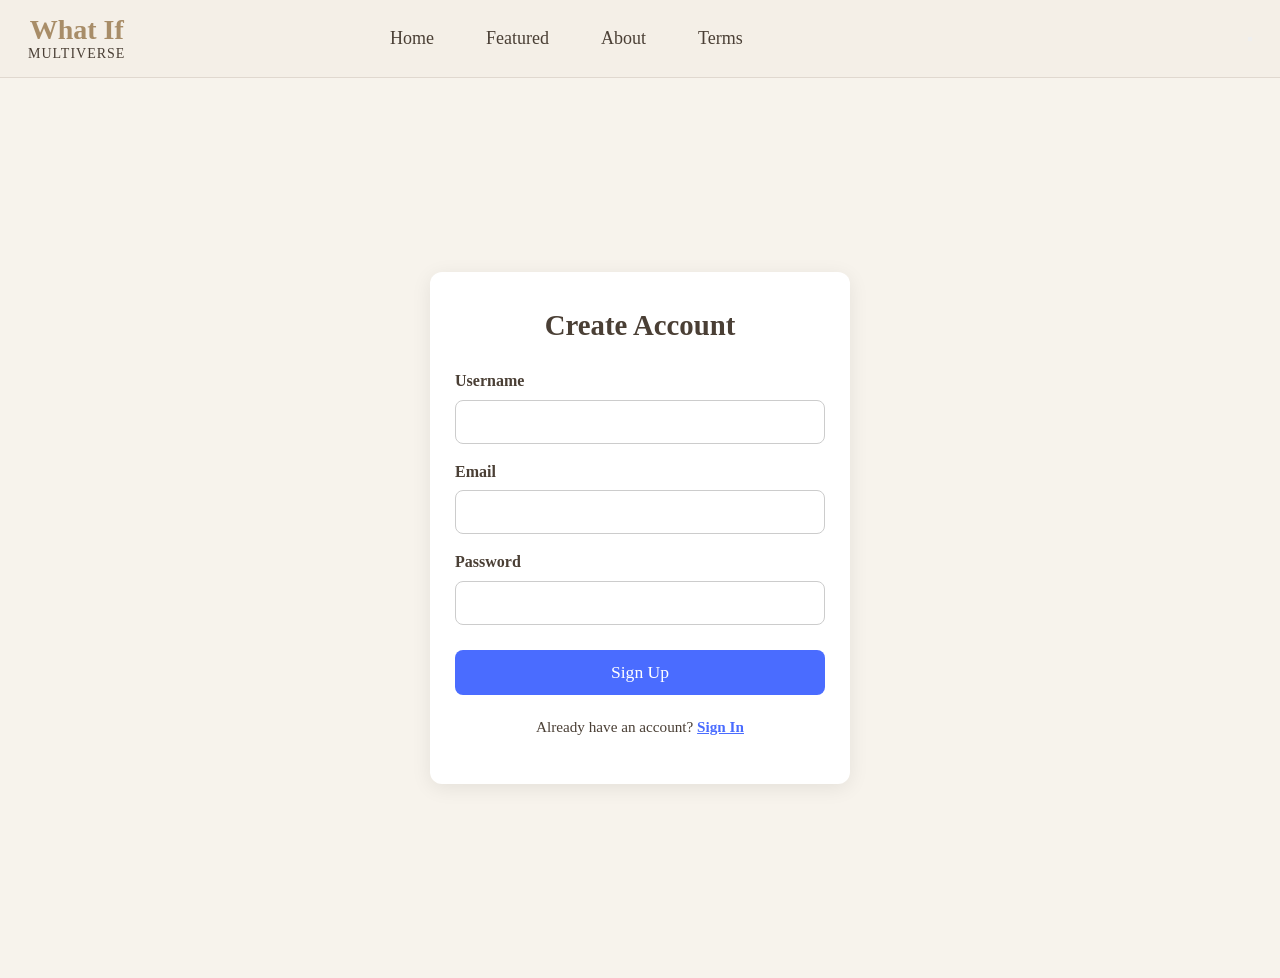
==== signup.html @ 5d896dd0 "Add files via upload" ====
<!DOCTYPE html>
<html lang="en">
<head>
  <meta charset="UTF-8">
  <meta name="viewport" content="width=device-width, initial-scale=1.0">
  <title>Sign Up</title>
  <link rel="stylesheet" href="style.css">
  <link rel="stylesheet" href="mobile.css">
</head>

<body>

  <!-- Navbar -->
  <header>
    <nav class="navbar">
  <div class="nav-left">
    <a href="index.html" class="logo">
      <span class="logo-main">What If</span>
      <span class="logo-sub">multiverse</span>
    </a>
  </div>

  <!-- DESKTOP NAV -->
  <div class="nav-center desktop-nav">
    <a href="index.html#hero">Home</a>
    <a href="index.html#featured">Featured</a>
    <a href="index.html#about">About</a>
    <a href="terms.html">Terms</a>
  </div>

  <!-- DESKTOP AUTH -->
  <div class="nav-right" id="nav-auth"></div>

  <!-- HAMBURGER BUTTON (ALONE) -->
  <button id="hamburgerBtn" class="hamburger">
    <span></span>
    <span></span>
    <span></span>
  </button>

  <!-- MOBILE MENU DRAWER (SEPARATE ELEMENT) -->
  <div class="mobile-menu" id="mobileMenu">
    <button id="closeMenu" class="close-btn">✕</button>

    <div class="mobile-links">
      <a href="index.html#hero">Home</a>
      <a href="index.html#featured">Featured</a>
      <a href="index.html#about">About</a>
      <a href="terms.html">Terms</a>
    </div>

    <div class="mobile-auth" id="nav-auth-mobile"></div>
  </div>
</nav>
  </header>

  <!-- Sign Up Form -->
  <section class="auth-section">
    <div class="auth-box">
      <h2>Create Account</h2>

      <form id="signupForm">
  <label>Username</label>
  <input type="text" id="username" required>

  <label>Email</label>
  <input type="email" id="email" required>

  <label>Password</label>
  <input type="password" id="password" required>

  <button type="submit" class="auth-btn">Sign Up</button>
</form>

      <p class="auth-switch">
        Already have an account?
        <a href="signin.html">Sign In</a>
      </p>

      <p id="authMessage" class="auth-message"></p>
    </div>
  </section>

  <!-- Scripts -->
  <script type="module" src="js/navbar.js"></script>
  <script type="module" src="js/signup.js"></script>

</body>
</html>
---- style.css ----
/* GLOBAL RESET */
* {
    margin: 0;
    padding: 0;
    box-sizing: border-box;
    font-family: "Georgia", serif;
}

body {
    background: #f7f3ec;
    color: #4a3f35;
    line-height: 1.6;
}

html {
  scroll-behavior: smooth;
}

/* NAVBAR */
.navbar {
  display: flex;
  justify-content: space-between;
  align-items: center;
  padding: 16px 28px;
  background: #f4efe7;
  border-bottom: 1px solid #e0d8cf;
  font-family: "Georgia", serif;
  position: sticky;
  top: 0;
  z-index: 100;
}

.logo {
  display: flex;
  flex-direction: column;
  line-height: 1;
  text-decoration: none;
  align-items: center;
}

.logo-main {
  font-size: 28px;
  font-weight: bold;
  color: #a88d68; /* deep red */
  font-family: "Georgia", serif;
}

.logo-sub {
  font-size: 14px;
  color: #4a3f35;
  margin-top: 3px;
  letter-spacing: 1px;
  text-transform: uppercase;
  font-family: "Georgia", serif;
}

.mobile-menu{
  display: none;
}

.nav-right a {
  margin-left: 20px;
  text-decoration: none;
  color: #4a3f35;
  font-size: 18px;
  padding: 8px 14px;
  border-radius: 6px;
  transition: background 0.2s ease;
}

.nav-center a {
  margin: 0 14px;
  text-decoration: none;
  color: #4a3f35;
  font-size: 18px;
  padding: 6px 10px;
  border-radius: 6px;
  transition: background 0.2s ease;
}

.nav-center a:hover {
  background: #e8dfd6;
}

.nav-right a:hover {
  background: #e8dfd6;
}

.nav-btn {
  background: #b89f7a;
  color: white !important;
  padding: 8px 16px;
  border-radius: 6px;
}

.nav-button:hover {
  background: #a88d68;
}

/* HERO SECTION */
.hero {
    background: url('https://images.unsplash.com/photo-1519681393784-d120267933ba?auto=format&fit=crop&w=1600&q=80')
        center/cover no-repeat;
    height: 70vh;
    display: flex;
    align-items: center;
    justify-content: center;
    text-align: center;
    padding: 2rem;
    position: relative;
}

.hero::after {
    content: "";
    position: absolute;
    inset: 0;
    background: rgba(255, 248, 240, 0.75);
}

.hero-content {
    position: relative;
    z-index: 2;
}

.hero h1 {
    font-size: 4rem;
    font-weight: bold;
    color: #3b2f2f;
}

.tagline {
    font-size: 1.5rem;
    margin-top: 0.5rem;
    color: #6b5646;
}

.cta {
    display: inline-block;
    margin-top: 1.5rem;
    padding: 0.8rem 2rem;
    background: #d8c3a5;
    color: #3b2f2f;
    text-decoration: none;
    border-radius: 6px;
    font-size: 1.2rem;
    transition: 0.3s;
}

.cta:hover {
    background: #c1a98b;
}

/* FEATURED STORIES */
.featured {
    padding: 3rem 2rem;
    text-align: center;
}

.featured h2 {
    font-size: 2.2rem;
    margin-bottom: 2rem;
}

/* VIEW TOGGLE */
.view-toggle {
    margin-bottom: 1.5rem;
}

.view-toggle button {
    padding: 0.6rem 1.2rem;
    margin: 0 0.3rem;
    border: none;
    background: #e8dcc7;
    color: #4a3f35;
    border-radius: 6px;
    cursor: pointer;
    transition: 0.3s;
    font-family: Georgia, serif;
}

.view-toggle button.active {
    background: #d8c3a5;
    font-weight: bold;
}

/* GRID BASE */
.story-grid {
    display: flex;
    justify-content: center;
    gap: 2rem;
    flex-wrap: wrap;
}

/* BASE STORY CARD */

.story-card {
    width: 260px;
    height: 480px;
    display: flex;
    flex-direction: column;
    justify-content: flex-start;
    background: #fffaf3;
    padding: 1.2rem;
    border-radius: 12px;
    box-shadow: 0 4px 10px rgba(120, 100, 80, 0.15);
    opacity: 0;
    transform: translateY(20px);
    transition:
        transform 0.4s ease,
        box-shadow 0.4s ease,
        background 0.4s ease,
        opacity 0.6s ease;
    position: relative;
}

/* HOVER EFFECT */
.story-card:hover {
    transform: translateY(-10px) scale(1.03);
    background: #fff5e8;
    box-shadow: 0 12px 24px rgba(120, 100, 80, 0.25);
}

.story-card:hover::after {
    content: "";
    position: absolute;
    inset: 0;
    border-radius: 12px;
    box-shadow: inset -6px 0 12px rgba(0,0,0,0.08);
    pointer-events: none;
}

/* BASE COVER (NO HEIGHT HERE!) */
.cover {
    width: 100%;
    background: #e8dcc7;
    background-size: contain; 
    background-position: center;
    background-repeat: no-repeat;
    border-radius: 8px;
    margin-bottom: 1rem;
    box-shadow: inset 0 0 8px rgba(0,0,0,0.1);
    flex-shrink: 0;
}

/* THUMBNAIL MODE */
.thumbnail .story-card {
    width: 260px;
    height: 480px;
}

.thumbnail .cover {
    height: 340px;
}

/* FIXED TEXT HEIGHTS */
.thumbnail .story-card h3 {
    height: 72px; /* was 48px */
    overflow: hidden;
}

.thumbnail .story-card p {
    position: relative;
    height: 80px; /* adjust for how many lines you want */
    overflow: hidden;
}

.thumbnail .story-card p::after {
    content: "";
    position: absolute;
    bottom: 0;
    left: 0;
    right: 0;
    height: 25px;
    background: linear-gradient(to bottom, transparent, #fffaf3);
}




/* LIST MODE */
.story-grid.list {
    display: block;
}

.story-grid.list .story-card {
    width: 100%;
    max-width: 800px;
    height: auto;
    flex-direction: row;
    align-items: center;
    padding: 1rem;
    margin: 1rem auto;
}

.story-grid.list .cover {
    width: 140px;
    height: 200px;
    margin-right: 1.5rem;
}

.story-grid.list h3 {
    margin: 0;
}

.story-grid.list p {
    margin: 0.5rem 0;
}

/* form section for story submission */
.story-create {
  max-width: 600px;
  margin: 40px auto;
  padding: 30px;
  background: #faf7f2;
  border: 1px solid #e2dcd2;
  border-radius: 12px;
  box-shadow: 0 4px 12px rgba(0,0,0,0.08);
  font-family: "Georgia", serif;
}

.story-create h2 {
  margin-bottom: 20px;
  font-size: 28px;
  color: #4a3f35;
  text-align: center;
}

.story-create label {
  display: block;
  margin-top: 15px;
  margin-bottom: 6px;
  font-weight: bold;
  color: #5a4c42;
}

.story-create input,
.story-create textarea {
  width: 100%;
  padding: 12px;
  border: 1px solid #d6cfc7;
  border-radius: 8px;
  background: #fffdf9;
  font-size: 16px;
  font-family: "Georgia", serif;
  transition: border 0.2s ease;
}

.story-create input:focus,
.story-create textarea:focus {
  border-color: #b89f7a;
  outline: none;
}

.story-create textarea {
  min-height: 120px;
  resize: vertical;
}

.story-create button {
  margin-top: 20px;
  width: 100%;
  padding: 14px;
  background: #b89f7a;
  color: white;
  border: none;
  border-radius: 8px;
  font-size: 18px;
  cursor: pointer;
  transition: background 0.2s ease;
}

.story-create button:hover {
  background: #a88d68;
}

#status {
  margin-top: 15px;
  font-size: 16px;
  text-align: center;
  color: #4a3f35;
}


/* FOOTER */
footer {
    text-align: center;
    padding: 1.5rem;
    background: #efe6d9;
    margin-top: 3rem;
    font-size: 0.9rem;
}

/* createChapter.html */
.chapter-form {
  max-width: 700px;
  margin: 40px auto;
  padding: 20px;
  background: #faf7f2;
  border-radius: 12px;
  border: 1px solid #e2dcd2;
}

.chapter-form input,
.chapter-form textarea {
  width: 100%;
  margin-bottom: 15px;
  padding: 12px;
  font-size: 16px;
  border: 1px solid #d6cfc4;
  border-radius: 8px;
}

.chapter-form button {
  padding: 12px 20px;
  background: #4a3f35;
  color: white;
  border: none;
  border-radius: 8px;
  cursor: pointer;
}

.button {
  display: inline-block;
  padding: 12px 20px;
  background: #4a6cff;
  color: white;
  text-decoration: none;
  border-radius: 6px;
  font-weight: bold;
  cursor: pointer;
  margin-top: 20px;
}

.button:hover {
  background: #3a56d4;
}

/* story reader */
.chapter-link {
  font-size: 18px;
  color: #4a3f35;
  text-decoration: none;
}

.chapter-link:hover {
  text-decoration: underline;
}
/* --- Story Layout --- */
.story-view {
  max-width: 900px;
  margin: 40px auto;
  padding: 20px;
  color: #3a2f2a;
  font-family: "Georgia", serif;
}

/* --- Header with cover + text --- */
.story-header {
  display: flex;
  gap: 25px;
  margin-bottom: 30px;
}

.story-cover {
  width: 200px;
  height: auto;
  object-fit: cover;
  border-radius: 10px;
  box-shadow: 0 4px 12px rgba(0,0,0,0.15);
}

/* --- Title + description --- */
.story-view h1 {
  font-size: 36px;
  margin: 0 0 10px 0;
}

.story-view p {
  font-size: 18px;
  line-height: 1.6;
  margin-bottom: 20px;
}

/* --- Add Chapter button --- */
.button {
  display: inline-block;
  padding: 10px 18px;
  background: #b89f7a;
  color: white;
  text-decoration: none;
  border-radius: 6px;
  font-weight: bold;
}

.button:hover {
  background: #a88d68;
}

/* --- Chapter list (simple text links) --- */
.chapter-title {
  margin-top: 40px;
  font-size: 28px;
}

.chapter-list a {
  display: block;
  padding: 6px 0;
  font-size: 18px;
  color: #4a3f35;
  text-decoration: none;
}

.chapter-list a:hover {
  text-decoration: underline;
}
.chapter-view {
  max-width: 800px;
  margin: 40px auto;
  padding: 20px;
  font-family: "Georgia", serif;
  color: #3a2f2a;
}

.chapter-view h1 {
  font-size: 32px;
  margin-bottom: 20px;
}

.chapter-view p {
  font-size: 18px;
  line-height: 1.6;
  white-space: pre-wrap;
}

.back-link {
  display: inline-block;
  background: #b89f7a;
  color: white;
  padding: 8px 16px;
  border-radius: 6px;
  text-decoration: none;
  font-size: 16px;
  margin-bottom: 15px;
  transition: background 0.2s ease;
}

.back-link:hover {
  background: #a88d68;
}

.chapter-form textarea {
  width: 100%;
  height: 300px;        /* Increase height */
  padding: 15px;
  font-size: 18px;
  line-height: 1.6;
  border-radius: 8px;
  border: 1px solid #c8b79e;
  background: #faf7f2;
  resize: vertical;     /* Allow user to stretch it */
  box-sizing: border-box;
}
/* ============================
   LIST VIEW — CLEAN + MODERN
   ============================ */

.story-grid.list {
  display: flex;
  flex-direction: column;
  gap: 1.2rem;
  width: 100%;
  padding: 0 1rem;
}

/* List mode card */
.story-grid.list .story-card {
  display: flex;
  flex-direction: row;
  align-items: flex-start;
  gap: 1.2rem;

  padding: 1rem;
  border-radius: 10px;
  background: #fffaf3;
  box-shadow: 0 2px 6px rgba(0,0,0,0.08);

  width: 100%;
  max-width: 900px;
  margin: 0 auto;

  transition: transform .2s ease, box-shadow .2s ease;
  height: auto; /* override thumbnail height */
}

/* Hover polish */
.story-grid.list .story-card:hover {
  transform: translateY(-3px);
  box-shadow: 0 4px 12px rgba(0,0,0,0.12);
}

/* Cover image (list mode uses .story-cover, not .cover) */
.story-grid.list .story-cover {
  width: 120px;
  height: 160px;
  object-fit: cover;
  border-radius: 8px;
  flex-shrink: 0;
}

/* Text block wrapper */
.story-grid.list .story-card-text {
  flex: 1;
  display: flex;
  flex-direction: column;
}

/* Title */
.story-grid.list .story-title {
  margin: 0;
  font-size: 1.3rem;
  font-weight: 700;
  color: #4a3f35;
}

/* Description */
.story-grid.list .story-desc {
  margin-top: .4rem;
  color: #555;
  line-height: 1.4;

  /* Clamp to 2 lines */
  line-clamp: 2;              /* standard (not supported yet) */
  display: -webkit-box;
  -webkit-line-clamp: 2;      /* actual working version */
  -webkit-box-orient: vertical;

  overflow: hidden;
  text-overflow: ellipsis;
}

.branch-list {
  margin: 30px 0;
  padding: 15px;
  background: #faf7f2;
  border: 1px solid #d8c7ad;
  border-radius: 8px;
}

.branch-list h3 {
  margin-top: 0;
  color: #4a3f35;
}

.branch-list ul {
  max-height: 200px;   /* shows ~4 items */
  overflow-y: auto;
  padding-right: 6px;  /* avoids scrollbar overlap */
}


.branch-list li {
  margin: 6px 0;
}

.branch-list a {
  color: #6b4f2a;
  text-decoration: none;
}

.branch-list a:hover {
  text-decoration: underline;
}

.no-branches {
  color: #7a6a58;
  font-style: italic;
}

.about-section {
  max-width: 800px;
  margin: 60px auto;
  padding: 40px;
  background: #faf7f2;
  border: 1px solid #e2dcd2;
  border-radius: 12px;
  box-shadow: 0 4px 12px rgba(0,0,0,0.08);
  font-family: "Georgia", serif;
}

.about-section h2 {
  font-size: 28px;
  color: #4a3f35;
  margin-bottom: 15px;
}

.about-section p {
  margin-bottom: 16px;
  color: #5a4c42;
  line-height: 1.6;
}

.section-divider {
  margin: 30px 0;
  border: none;
  border-top: 1px solid #d6cfc7;
}

.terms-list {
  margin-top: 10px;
  padding-left: 20px;
  color: #4a3f35;
  line-height: 1.6;
}

.terms-list li {
  margin-bottom: 8px;
}
/* chapter styling */
.chapter-nav {
  display: flex;
  justify-content: space-between;
  margin-top: 25px;
}
#chapterContent {
  position: relative;
  z-index: 1;
  margin-bottom: 60px; /* pushes content above nav */
}

.chapter-nav {
  position: relative;
  z-index: 10; /* ensures nav sits ABOVE content */
}
#chapterContent {
  margin-bottom: 80px; /* pushes content up */
  position: relative;
  z-index: 1;
}

.chapter-nav {
  position: relative;
  z-index: 10; /* ensures nav is above content */
}

.view-count {
  font-size: 14px;
  color: #777;
  margin-bottom: 20px;
}

.view-count {
  font-size: 14px;
  color: #777;
  margin: 10px 0 20px 0;
}

/* signin login */
/* Container */
.auth-section {
  display: flex;
  justify-content: center;
  align-items: center;
  padding: 40px 20px;
  min-height: 100vh;
}

/* Box */
.auth-box {
  background: #ffffff;
  padding: 30px 25px;
  width: 100%;
  max-width: 420px;
  border-radius: 12px;
  box-shadow: 0 4px 20px rgba(0,0,0,0.08);
}

/* Title */
.auth-box h2 {
  margin-bottom: 20px;
  text-align: center;
  font-size: 1.8rem;
}

/* Form */
#signinForm label {
  display: block;
  margin-top: 15px;
  font-weight: 600;
}

#signupForm label {
  display: block;
  margin-top: 15px;
  font-weight: 600;
}

#signinForm input {
  width: 100%;
  padding: 12px;
  margin-top: 6px;
  border-radius: 8px;
  border: 1px solid #ccc;
  font-size: 1rem;
}

#signupForm input {
  width: 100%;
  padding: 12px;
  margin-top: 6px;
  border-radius: 8px;
  border: 1px solid #ccc;
  font-size: 1rem;
}

/* Button */
.auth-btn {
  width: 100%;
  margin-top: 25px;
  padding: 12px;
  background: #4a6cff;
  color: #fff;
  border: none;
  border-radius: 8px;
  font-size: 1.1rem;
  cursor: pointer;
  transition: 0.2s;
}

.auth-btn:hover {
  background: #3d5ae0;
}

/* Switch link */
.auth-switch {
  margin-top: 20px;
  text-align: center;
  font-size: 0.95rem;
}

.auth-switch a {
  color: #4a6cff;
  font-weight: 600;
}

/* Message */
.auth-message {
  margin-top: 15px;
  text-align: center;
  color: #d33;
  font-size: 0.9rem;
}
---- mobile.css ----
/* ============================
   MOBILE LAYOUT (≤ 768px)
   ============================ */
@media (max-width: 768px) {

  /* ----------------------------
     HIDE DESKTOP NAVIGATION
     ---------------------------- */
  .desktop-nav {
    display: none !important;
  }

  #nav-auth {
    display: none !important;
  }

  /* ----------------------------
     HAMBURGER BUTTON
     ---------------------------- */
  .hamburger {
    display: flex;
    flex-direction: column;
    justify-content: space-between;
    width: 28px;
    height: 22px;
    background: none;
    border: none;
    cursor: pointer;
    z-index: 9999;
  }

  .hamburger span {
    display: block;
    height: 3px;
    width: 100%;
    background: #4a3f35;
    border-radius: 3px;
    transition: all 0.3s ease;
  }
  /* Hide hamburger when menu is open */
.hamburger.active {
  display: none;
}


  /* Hamburger → X animation */
  .hamburger.active span:nth-child(1) {
    transform: translateY(9px) rotate(45deg);
  }

  .hamburger.active span:nth-child(2) {
    opacity: 0;
  }

  .hamburger.active span:nth-child(3) {
    transform: translateY(-9px) rotate(-45deg);
  }

  /* ----------------------------
     MOBILE MENU DRAWER
     ---------------------------- */
  .mobile-menu {
    position: fixed;
    top: 0;
    right: -260px; /* hidden off-screen */
    width: 260px;
    height: 100vh;
    background: #d3d0d0;
    padding: 20px;
    display: flex;
    flex-direction: column;
    gap: 20px;
    transition: right 0.3s ease;
    z-index: 9998;
  }

  /* When opened */
  .mobile-menu.show {
    right: 0;
  }

  /* Close button */
  .close-btn {
    align-self: flex-end;
    background: none;
    border: none;
    font-size: 28px;
    color: #4a3f35;
    cursor: pointer;
  }

  /* ----------------------------
     MOBILE NAV LINKS
     ---------------------------- */
  .mobile-links{
    display: flex-start;
    flex-direction: column;
    }

  .mobile-links a {
    color: #4a3f35;
    font-size: 1.2rem;
    padding: 12px 0;
    border-bottom: 1px solid #444;
    text-decoration: none;
    display: block;
  }

  /* ----------------------------
     MOBILE AUTH BUTTONS
     ---------------------------- */
  .mobile-auth .nav-btn {
    display: block;
    width: 100%;
    text-align: center;
    margin-top: 10px;
  }

  /* ----------------------------
     LOGO ADJUSTMENTS
     ---------------------------- */
  .logo {
    display: flex;
    flex-direction: column;
    line-height: 1;
    text-decoration: none;
    align-items: center;
  }

  .logo-main {
    font-size: 25px;
    font-weight: bold;
    color: #a88d68;
  }

  .logo-sub {
    font-size: 14px;
    color: #4a3f35;
    margin-top: 3px;
    letter-spacing: 1px;
    text-transform: uppercase;
  }

  /* MOBILE STORY CARD FIX — prevents text overflow */
  .story-header {
  display: flex;
  align-items: flex-start;
  gap: 25px;
  flex-wrap: wrap; /* allows wrapping instead of overflow */
}

.story-header .story-cover {
  flex-shrink: 0; /* prevents image from shrinking */
}

.story-header .story-text {
  flex: 1;
  min-width: 250px; /* prevents overflow */
  max-width: 600px; /* keeps readable line length */
}
.story-card {
  display: flex;
  flex-direction: column;
  background: #fff;
  padding: 12px;
  border-radius: 10px;
  box-shadow: 0 4px 10px rgba(0,0,0,0.1);
  overflow: hidden;
}

/* Cover stays clean and responsive */
.story-card .story-cover {
  width: 100%;
  height: auto;
  aspect-ratio: 2 / 3;
  object-fit: cover;
  border-radius: 8px;
  margin-bottom: 10px;
}

/* Text container prevents overflow */
.story-card-text {
  display: flex;
  flex-direction: column;
  gap: 6px;
  overflow: hidden;
}

/* Title */
.story-card-text h3 {
  font-size: 18px;
  margin: 0;
  overflow: hidden;
  text-overflow: ellipsis;
  white-space: nowrap;
}

/* Description */
.story-card-text p {
  font-size: 15px;
  line-height: 1.4;
  max-height: 3.6em; /* ~3 lines */
  overflow: hidden;
  text-overflow: ellipsis;
}
}

/* Responsive tweaks */
@media (max-width: 480px) {
  .auth-box {
    padding: 25px 20px;
    border-radius: 10px;
  }

  .auth-box h2 {
    font-size: 1.6rem;
  }

  #signinForm input {
    font-size: 0.95rem;
  }

  .auth-btn {
    font-size: 1rem;
  }
}
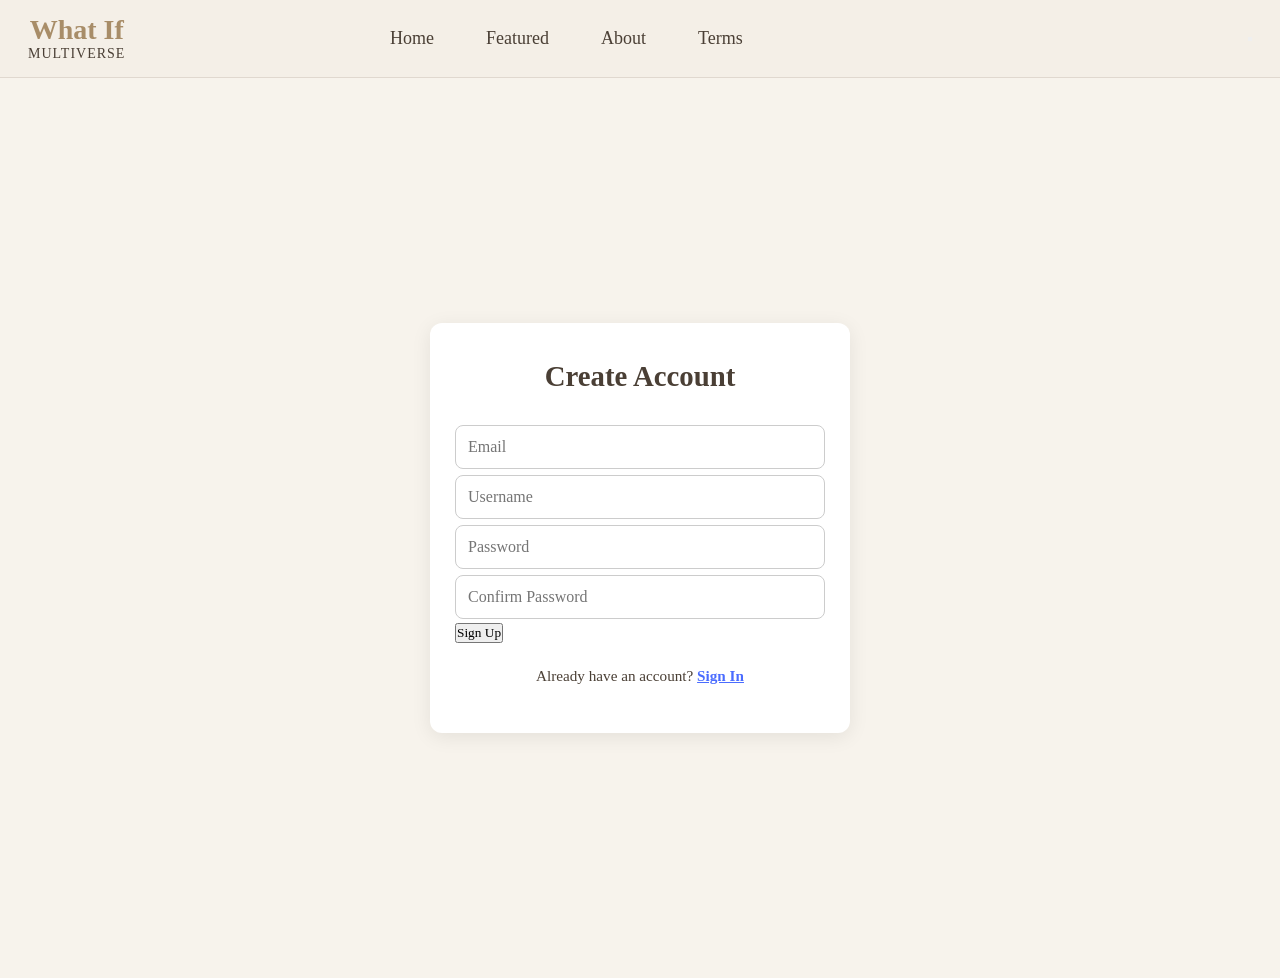
==== commit 28594bc3: "Enhance signup form with confirm password field Updated the sign-up form to include a confirm passwo" ====
--- a/signup.html
+++ b/signup.html
@@ -60,17 +60,16 @@
       <h2>Create Account</h2>
 
       <form id="signupForm">
-  <label>Username</label>
-  <input type="text" id="username" required>
+  <input type="email" id="email" placeholder="Email" required>
+  <input type="text" id="username" placeholder="Username" required>
+  <input type="password" id="password" placeholder="Password" required>
+  <input type="password" id="confirmPassword" placeholder="Confirm Password" required>
 
-  <label>Email</label>
-  <input type="email" id="email" required>
+  <div id="authMessage"></div>
 
-  <label>Password</label>
-  <input type="password" id="password" required>
+  <button type="submit">Sign Up</button>
+</form>
 
-  <button type="submit" class="auth-btn">Sign Up</button>
-</form>
 
       <p class="auth-switch">
         Already have an account?
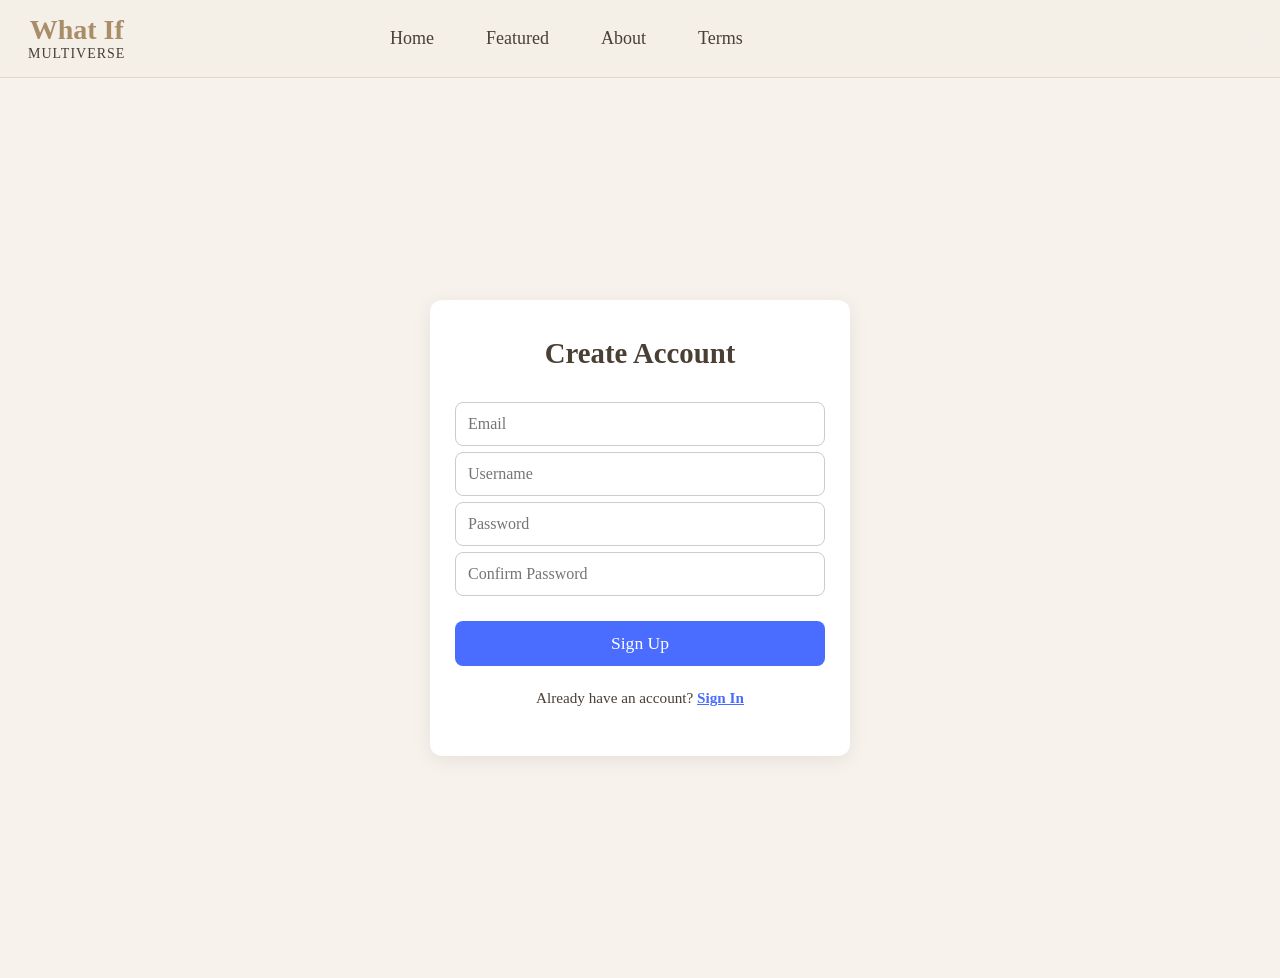
==== commit 7efbec94: "Update signup.html" ====
--- a/signup.html
+++ b/signup.html
@@ -67,7 +67,7 @@
 
   <div id="authMessage"></div>
 
-  <button type="submit">Sign Up</button>
+  <button type="submit" class="auth-btn">Sign Up</button>
 </form>
 
 
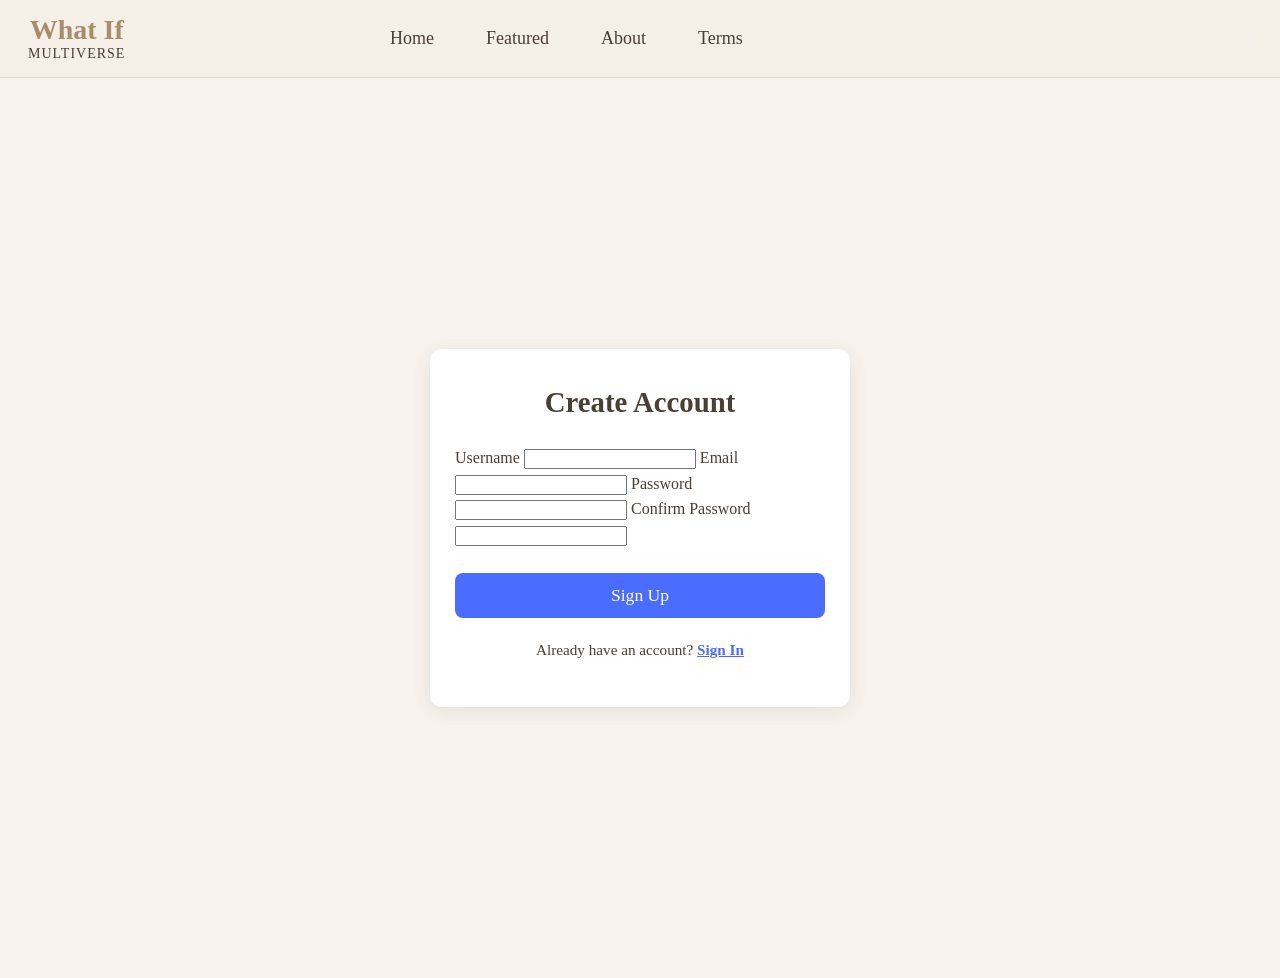
==== commit 298f7abe: "Refactor signup form and improve accessibility Updated the signup form structure and labels for clar" ====
--- a/signup.html
+++ b/signup.html
@@ -59,13 +59,18 @@
     <div class="auth-box">
       <h2>Create Account</h2>
 
-      <form id="signupForm">
-  <input type="email" id="email" placeholder="Email" required>
-  <input type="text" id="username" placeholder="Username" required>
-  <input type="password" id="password" placeholder="Password" required>
-  <input type="password" id="confirmPassword" placeholder="Confirm Password" required>
+      <form id="signup-form">
+  <label>Username</label>
+  <input type="text" id="username" required>
 
-  <div id="authMessage"></div>
+  <label>Email</label>
+  <input type="email" id="email" required>
+
+  <label>Password</label>
+  <input type="password" id="password" required>
+
+  <label>Confirm Password</label>
+  <input type="password" id="confirm-password" required>
 
   <button type="submit" class="auth-btn">Sign Up</button>
 </form>
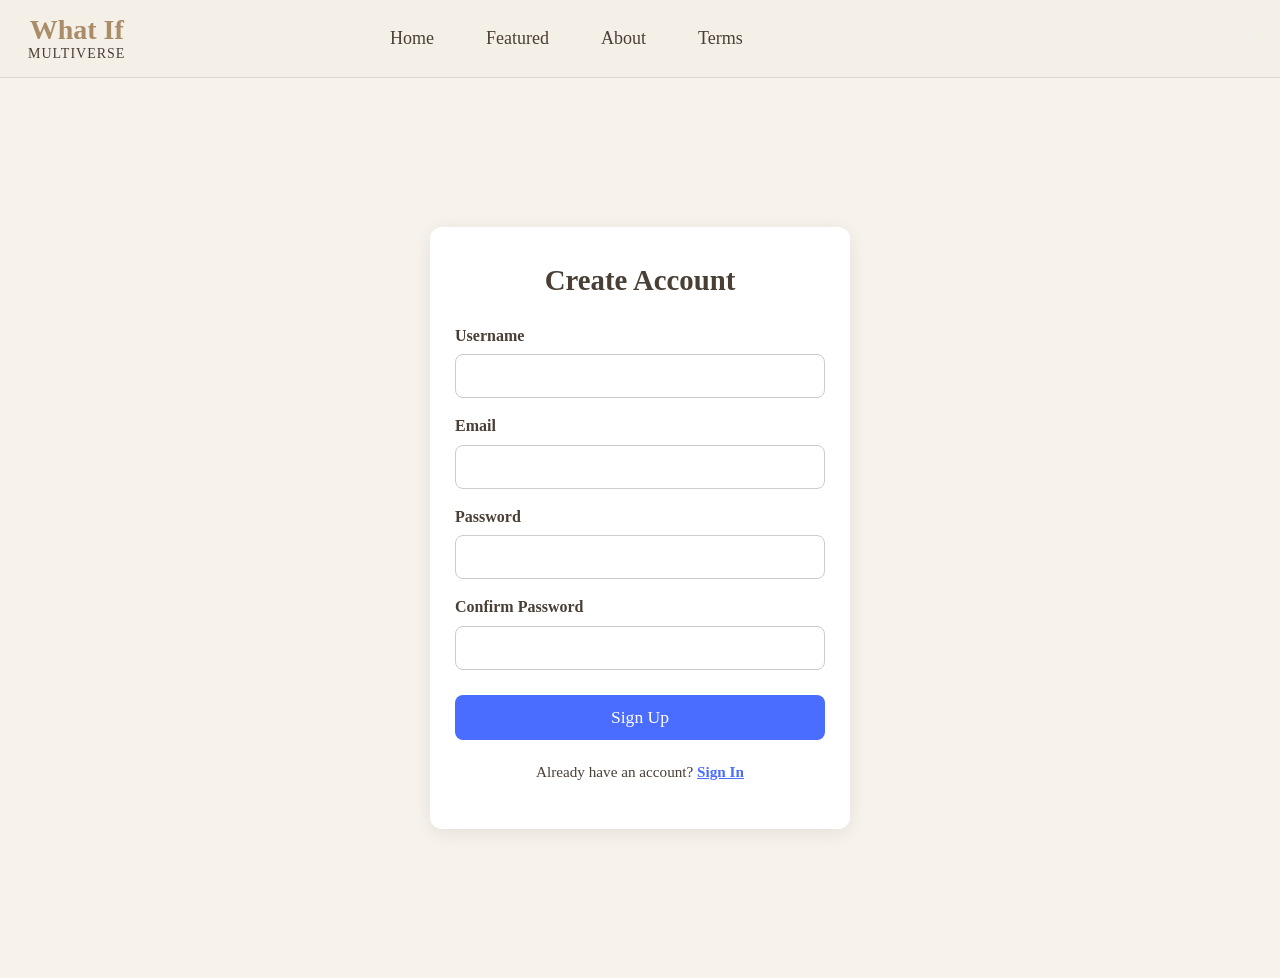
==== commit faa50859: "Fix HTML structure and update form IDs Updated form IDs and fixed HTML entity issues." ====
--- a/signup.html
+++ b/signup.html
@@ -59,7 +59,7 @@
     <div class="auth-box">
       <h2>Create Account</h2>
 
-      <form id="signup-form">
+      <form id="signupForm">
   <label>Username</label>
   <input type="text" id="username" required>
 
@@ -70,7 +70,7 @@
   <input type="password" id="password" required>
 
   <label>Confirm Password</label>
-  <input type="password" id="confirm-password" required>
+  <input type="password" id="confirmPassword" required>
 
   <button type="submit" class="auth-btn">Sign Up</button>
 </form>
